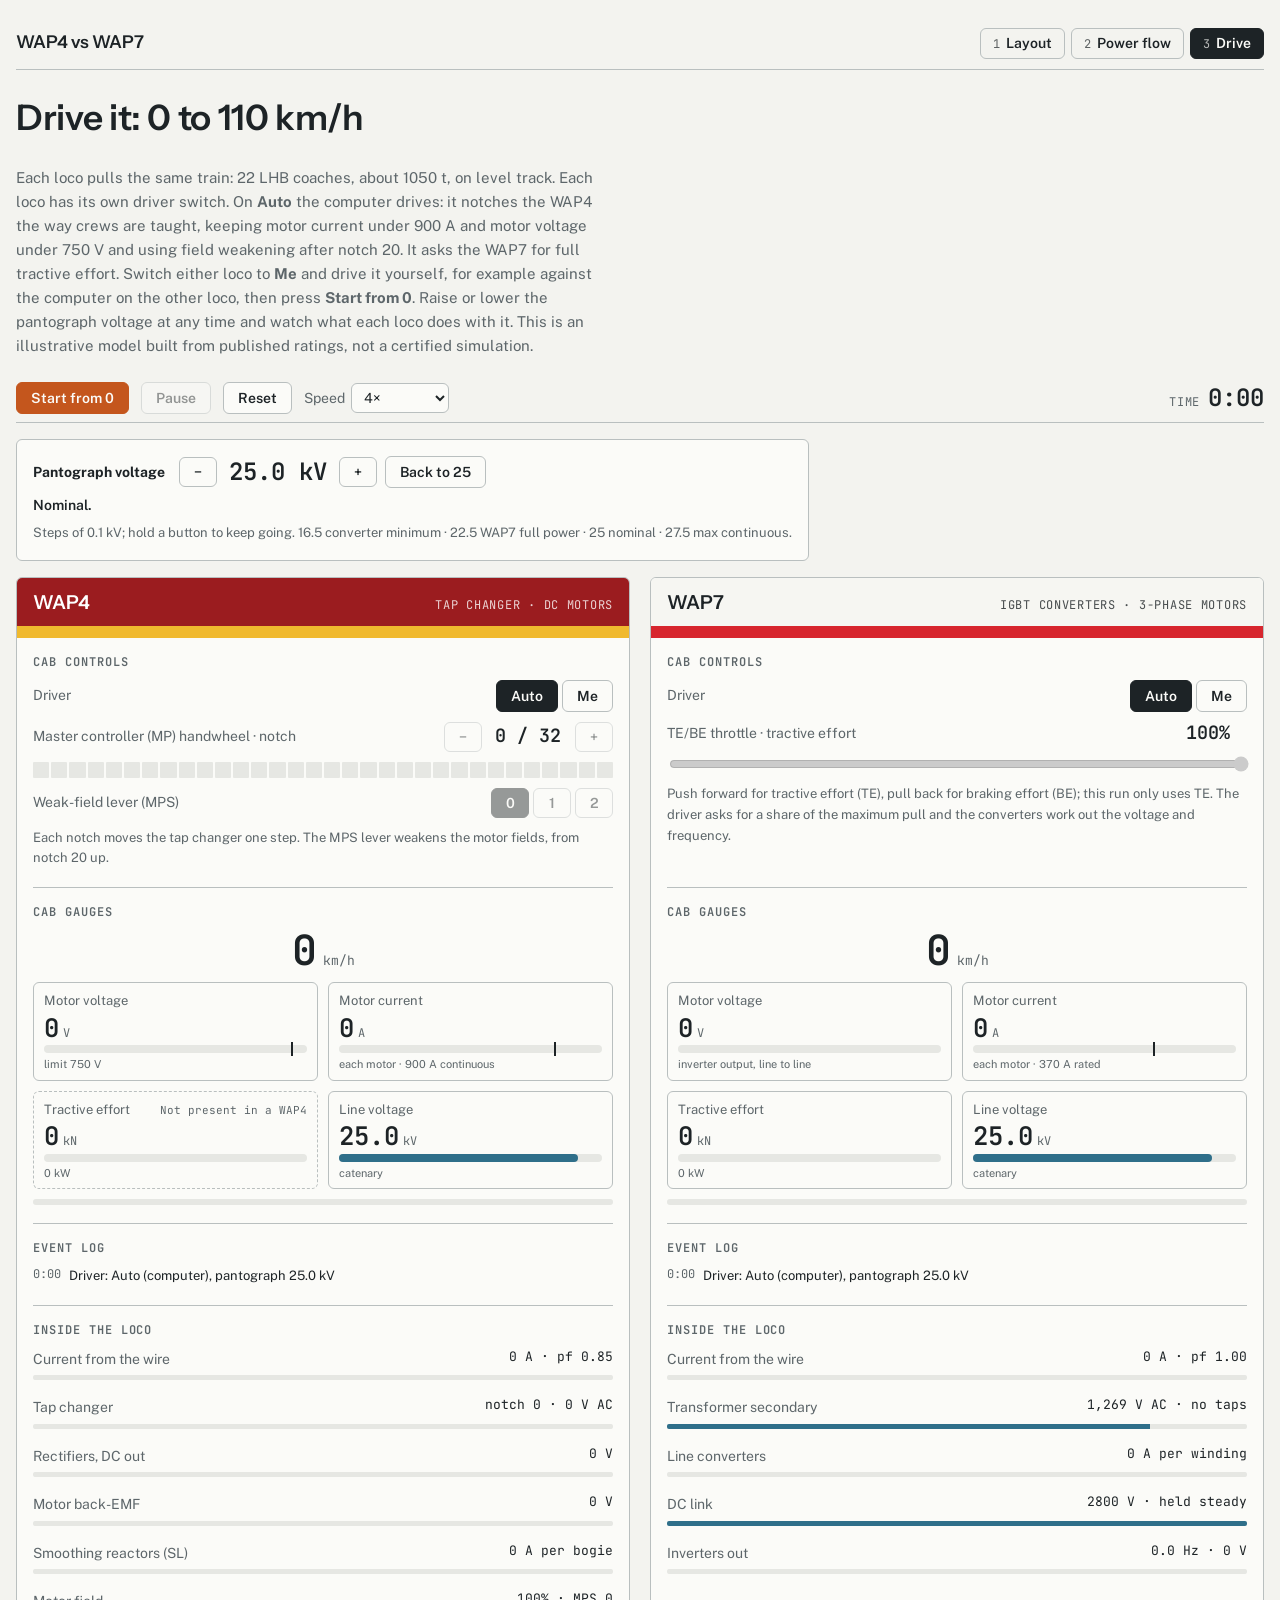
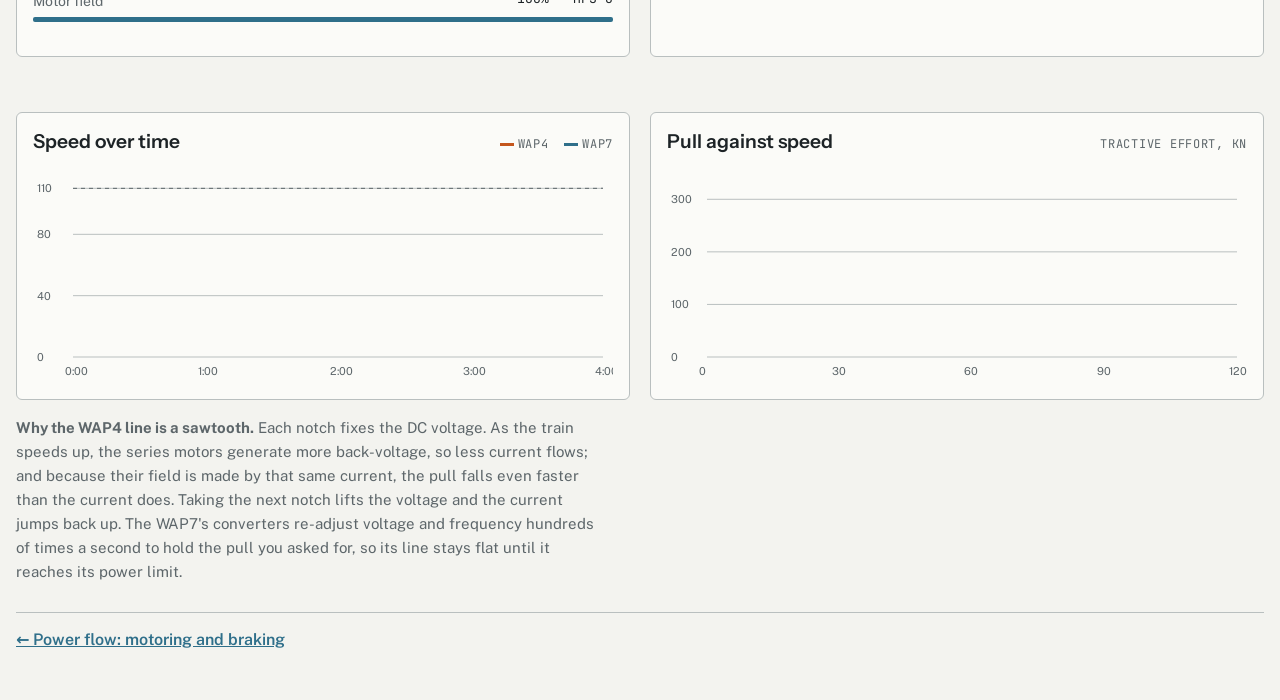
==== drive.html @ fe1e8997 "Initial commit: WAP4 vs WAP7 electric traction explainer Static three-page site comparing the WAP4 (" ====
<!doctype html>
<html lang="en">
<head>
<meta charset="utf-8">
<meta name="viewport" content="width=device-width, initial-scale=1, viewport-fit=cover">
<meta name="description" content="Drive a WAP4 and an IGBT WAP7 side by side from 0 to 110 km/h and watch what the tap changer and the converters do with line voltage.">
<style>:root{color-scheme:light}body{margin:0}img{max-width:100%}[hidden]{display:none!important}</style>
<title>WAP4 vs WAP7 Driving Simulator</title>
<link rel="preconnect" href="https://fonts.googleapis.com">
<link rel="stylesheet" href="https://fonts.googleapis.com/css2?family=Instrument+Sans:wght@500;600&family=Public+Sans:wght@400;600&family=JetBrains+Mono:wght@400;600&display=swap">
<link rel="stylesheet" href="style.css">
</head>
<body>
<div class="wrap">
  <nav class="site" aria-label="Pages">
    <a class="brand" href="./">WAP4 vs WAP7</a>
    <div class="tabs">
      <a href="./"><span>1</span>Layout</a>
      <a href="power.html"><span>2</span>Power flow</a>
      <a href="drive.html" aria-current="page"><span>3</span>Drive</a>
    </div>
  </nav>
  <header>
    <h1>Drive it: 0 to 110 km/h</h1>
  </header>

  <section class="sim" id="sim">
    <p class="cap">Each loco pulls the same train: 22 LHB coaches, about 1050 t, on level track. Each loco has its own driver switch. On <b>Auto</b> the computer drives: it notches the WAP4 the way crews are taught, keeping motor current under 900 A and motor voltage under 750 V and using field weakening after notch 20. It asks the WAP7 for full tractive effort. Switch either loco to <b>Me</b> and drive it yourself, for example against the computer on the other loco, then press <b>Start from 0</b>. Raise or lower the pantograph voltage at any time and watch what each loco does with it. This is an illustrative model built from published ratings, not a certified simulation.</p>

    <div class="simbar">
      <button type="button" class="btn primary" id="simrun">Start from 0</button>
      <button type="button" class="btn" id="simpause">Pause</button>
      <button type="button" class="btn" id="simreset">Reset</button>
      <label class="inl" for="tscale">Speed
        <select id="tscale"><option value="1">Real time</option><option value="4" selected>4×</option><option value="10">10×</option><option value="20">20×</option></select></label>
      <div class="clock"><span>Time</span><output id="clock" aria-live="off">0:00</output></div>
    </div>

    <div class="ohe card">
      <div class="ohectl">
        <b class="lbl">Pantograph voltage</b>
        <button type="button" class="btn sq" id="ohedn" aria-label="Lower line voltage by 0.1 kV">−</button>
        <output id="oheout" class="ohev" aria-live="polite">25.0 kV</output>
        <button type="button" class="btn sq" id="oheup" aria-label="Raise line voltage by 0.1 kV">+</button>
        <button type="button" class="btn" id="ohenom">Back to 25</button>
      </div>
      <div class="ohezone" id="ohezone"></div>
      <p class="hintsm">Steps of 0.1 kV; hold a button to keep going. 16.5 converter minimum · 22.5 WAP7 full power · 25 nominal · 27.5 max continuous.</p>
    </div>

    <div class="simgrid">
      <div class="card loco liv4" id="L4">
        <header class="livhead"><h2>WAP4</h2><span class="note">tap changer · DC motors</span></header>
        <section class="sect" aria-label="WAP4 cab controls">
          <div class="secthead">Cab controls</div>
          <div class="ctlrow"><span class="lbl">Driver</span>
            <span class="seg2" role="group" aria-label="WAP4 driver"><button type="button" class="btn" data-drv="w4" data-v="auto">Auto</button><button type="button" class="btn" data-drv="w4" data-v="me">Me</button></span></div>
          <div class="ctlrow"><span class="lbl">Master controller (MP) handwheel · notch</span>
            <span class="stepper"><button type="button" class="btn sq" id="n4dn" aria-label="Notch down">−</button>
            <output id="n4out" class="big">0 / 32</output>
            <button type="button" class="btn sq" id="n4up" aria-label="Notch up">+</button></span></div>
          <div class="ladder" id="ladder" aria-hidden="true"></div>
          <div class="ctlrow"><span class="lbl">Weak-field lever (MPS)</span>
            <span class="seg2" role="group" aria-label="Weak-field lever position">
              <button type="button" class="btn sq" data-mps="0">0</button><button type="button" class="btn sq" data-mps="1">1</button><button type="button" class="btn sq" data-mps="2">2</button></span></div>
          <p class="hintsm">Each notch moves the tap changer one step. The MPS lever weakens the motor fields, from notch 20 up.</p>
        </section>
        <section class="sect" aria-label="WAP4 cab gauges">
          <div class="secthead">Cab gauges</div>
          <div class="speedo"><span id="v4">0</span><small>km/h</small></div>
          <div class="gauges" id="g4"></div>
          <div class="flowbar" id="fb4" aria-hidden="true"></div>
          <div class="warn" id="w4" role="status"></div>
        </section>
        <section class="sect" aria-label="WAP4 event log">
          <div class="secthead">Event log</div>
          <ul class="log" id="log4"></ul>
        </section>
        <section class="sect" aria-label="Inside the WAP4">
          <div class="secthead">Inside the loco</div>
          <div class="rows" id="r4"></div>
        </section>
      </div>
      <div class="card loco liv7" id="L7">
        <header class="livhead"><h2>WAP7</h2><span class="note">IGBT converters · 3-phase motors</span></header>
        <section class="sect" aria-label="WAP7 cab controls">
          <div class="secthead">Cab controls</div>
          <div class="ctlrow"><span class="lbl">Driver</span>
            <span class="seg2" role="group" aria-label="WAP7 driver"><button type="button" class="btn" data-drv="w7" data-v="auto">Auto</button><button type="button" class="btn" data-drv="w7" data-v="me">Me</button></span></div>
          <div class="ctlrow"><label class="lbl" for="te7">TE/BE throttle · tractive effort</label><output id="te7out" class="big">100%</output></div>
          <input type="range" id="te7" min="0" max="100" step="5" value="100">
          <p class="hintsm">Push forward for tractive effort (TE), pull back for braking effort (BE); this run only uses TE. The driver asks for a share of the maximum pull and the converters work out the voltage and frequency.</p>
        </section>
        <section class="sect" aria-label="WAP7 cab gauges">
          <div class="secthead">Cab gauges</div>
          <div class="speedo"><span id="v7">0</span><small>km/h</small></div>
          <div class="gauges" id="g7"></div>
          <div class="flowbar" id="fb7" aria-hidden="true"></div>
          <div class="warn" id="w7" role="status"></div>
        </section>
        <section class="sect" aria-label="WAP7 event log">
          <div class="secthead">Event log</div>
          <ul class="log" id="log7"></ul>
        </section>
        <section class="sect" aria-label="Inside the WAP7">
          <div class="secthead">Inside the loco</div>
          <div class="rows" id="r7"></div>
        </section>
      </div>
    </div>

    <div class="result" id="result" role="status"></div>

    <div class="charts">
      <figure><figcaption><h2>Speed over time</h2><span class="note"><i class="key k4"></i>WAP4 <i class="key k7"></i>WAP7</span></figcaption><canvas id="ch1" height="220" aria-label="Speed against time for both locomotives"></canvas></figure>
      <figure><figcaption><h2>Pull against speed</h2><span class="note">tractive effort, kN</span></figcaption><canvas id="ch2" height="220" aria-label="Tractive effort against speed for both locomotives"></canvas></figure>
    </div>
    <p class="cap"><b>Why the WAP4 line is a sawtooth.</b> Each notch fixes the DC voltage. As the train speeds up, the series motors generate more back-voltage, so less current flows; and because their field is made by that same current, the pull falls even faster than the current does. Taking the next notch lifts the voltage and the current jumps back up. The WAP7's converters re-adjust voltage and frequency hundreds of times a second to hold the pull you asked for, so its line stays flat until it reaches its power limit.</p>
  </section>

  <nav class="pager" aria-label="Other pages"><a href="power.html">← Power flow: motoring and braking</a><span></span></nav>
</div>

<script>
(()=>{
const $=id=>document.getElementById(id);
const G=9.81,TRAIL=1050,M4=112.8,M7=123;
const ALPHA=[1,0.78,0.6],C4=15.9,R4=0.12,RM=0.04,ADH4=0.25*M4*G,TEMAX7=322,PMAX7=4500;
let lineV=25;
const res=(v,M)=>M*G*(1.2+0.01*v+0.00025*v*v)/1000;
const phi=I=>I/(I+300);
let S;
function init(){
  S={t:0,running:false,V:lineV,trace:[],lastTrace:-1,
    w4:{v:0,x:0,TE:0,n:0,mps:0,trip:false,lastAct:0,done:null,r:null,slip:false},
    w7:{v:0,x:0,TE:0,done:null,low:false,cp:false}};
  for(const id of ["log4","log7"])$(id).innerHTML="";
  $("result").textContent="";
  if(isAuto("w7"))teLogged=100;
  for(const k of ["w4","w7"])log(k==="w4"?"log4":"log7",`Driver: ${isAuto(k)?"Auto (computer)":"Me (you)"}, pantograph ${lineV.toFixed(1)} kV`);
}
function log(which,msg){
  const ul=$(which),li=document.createElement("li");
  li.innerHTML=`<span>${fmtT(S.t)}</span>${msg}`;ul.prepend(li);
  while(ul.children.length>8)ul.lastChild.remove();
}
const fmtT=t=>`${Math.floor(t/60)}:${String(Math.floor(t%60)).padStart(2,"0")}`;
const drv={w4:"auto",w7:"auto"};
const isAuto=k=>drv[k]==="auto";

function solve4(n,mps,v,V){
  const Vsec=1000*(n/32)*(V/22.5),U0=0.9*Vsec,a=ALPHA[mps];
  if(n===0)return{I:0,U0:0,Vsec:0,Um:0,TE:0};
  const f=I=>U0-R4*I-C4*v*a*phi(I);
  let lo=0,hi=8000;
  for(let k=0;k<40;k++){const m=(lo+hi)/2;f(m)>0?lo=m:hi=m}
  const I=lo,E=C4*v*a*phi(I);
  return{I,U0,Vsec,E,Um:E+RM*I,TE:6*0.94*C4*a*phi(I)*I*3.6/1000};
}
function step4(dt){
  const w=S.w4,M=M4+TRAIL;
  if(w.done&&isAuto("w4")){w.v=110;w.x+=110/3.6*dt;w.r=solve4(w.n,w.mps,110,S.V);w.TE=res(110,M);return}
  if(isAuto("w4")&&!w.trip&&S.t-w.lastAct>=1){
    const cur=solve4(w.n,w.mps,w.v,S.V);
    if(cur.Um>750&&w.n>0){w.n--;w.lastAct=S.t;log("log4",`Notch back to ${w.n}: motor voltage over 750 V`)}
    else{
      const up=w.n<32?solve4(w.n+1,w.mps,w.v,S.V):null;
      if(up&&up.I<=900&&up.Um<=750){w.n++;w.lastAct=S.t;if(w.n===1||w.n%4===0)log("log4",`Notch ${w.n}: tap changer steps up, ${Math.round(up.U0)} V DC`)}
      else if(w.n>=20&&w.mps<2){
        const fw=solve4(w.n,w.mps+1,w.v,S.V);
        if(fw.I<=900&&fw.Um<=750){w.mps++;w.lastAct=S.t;log("log4",`MPS ${w.mps}: field weakened to ${ALPHA[w.mps]*100}%, voltage drops, current rises`)}
      }
    }
  }
  let r=solve4(w.n,w.mps,w.v,S.V);
  if(!w.trip&&r.I>1000){w.trip=true;log("log4","Overload relay tripped: DJ opens. Notch back to 0 to reset.")}
  if(w.trip){if(w.n===0){w.trip=false;log("log4","DJ closed again")}else r={I:0,U0:0,Vsec:0,Um:0,TE:0}}
  w.slip=r.TE>ADH4;
  const TE=Math.min(r.TE,ADH4*0.95);
  w.r=r;w.TE=TE;
  const a=(TE-res(w.v,M))/(M*1.06);
  w.v=Math.max(0,w.v+a*dt*3.6);w.x+=w.v/3.6*dt;
  if(!w.done&&w.v>=110){w.done={t:S.t,x:w.x};log("log4","Reached 110 km/h")}
}
function step7(dt){
  const w=S.w7,M=M7+TRAIL,V=S.V;
  const dem=isAuto("w7")?1:+$("te7").value/100;
  const low=V<16.5;
  if(low!==w.low){w.low=low;log("log7",low?"Line below converter minimum: traction cut":"Line voltage back in range: traction restored")}
  if(w.done&&isAuto("w7")){w.v=110;w.x+=110/3.6*dt;w.TE=res(110,M);w.dem=w.TE/Math.min(TEMAX7,PMAX7*Math.min(1,V/22.5)/(110/3.6));return}
  const P=PMAX7*Math.min(1,V/22.5),vms=w.v/3.6;
  const cap=Math.min(TEMAX7,vms>0.01?P/vms:TEMAX7);
  const cp=vms>0.01&&P/vms<TEMAX7;
  if(cp&&!w.cp&&dem>0.5)log("log7",`Constant-power region from ${Math.round(w.v)} km/h: pull now falls with speed`);
  w.cp=cp;
  w.TE=low?0:dem*cap;w.dem=dem;
  const a=(w.TE-res(w.v,M))/(M*1.06);
  w.v=Math.max(0,w.v+a*dt*3.6);w.x+=w.v/3.6*dt;
  if(!w.done&&w.v>=110){w.done={t:S.t,x:w.x};log("log7","Reached 110 km/h")}
}
function d7(){
  const w=S.w7,V=S.V,vms=w.v/3.6,TE=w.TE;
  const Pm=TE*vms,Pl=Pm/0.92;
  const rps=vms/(Math.PI*1.092)*3.6,slip=TE>1?0.4+1.2*TE/TEMAX7:0;
  const f=w.v>0.05||TE>1?2*rps+slip:0;
  const Vout=TE>1||w.v>0.5?2180*Math.min(1,Math.max(f,1)/40):0;
  const It=TE>1?80+290*TE/TEMAX7:0,Ip=Vout>0?(Pm/6/0.94*1000)/(1.732*Vout*0.86):0;
  return{Pm,Iprim:Pl/V,Vsec:1269*V/25,Iw:Pl/4/(1.269*V/25),dc:V<16.5?0:2800,f,Vout,Im:Math.max(It,Ip),TE};
}

const R4rows=[["wire","Current from the wire"],["tap","Tap changer"],["rect","Rectifiers, DC out"],["emf","Motor back-EMF"],["sl","Smoothing reactors (SL)"],["fld","Motor field"]];
const R7rows=[["wire","Current from the wire"],["tr","Transformer secondary"],["lc","Line converters"],["dc","DC link"],["inv","Inverters out"]];
const G4=[["mv","Motor voltage","V",800,750],["ma","Motor current","A",1100,900],["te","Tractive effort","kN",330,null,"Not present in a WAP4"],["kv","Line voltage","kV",27.5,null]];
const G7=[["mv","Motor voltage","V",2400,null],["ma","Motor current","A",540,370],["te","Tractive effort","kN",330,null],["kv","Line voltage","kV",27.5,null]];
function mkGauges(id,list){
  $(id).innerHTML=list.map(([k,l,u,max,lim,absent])=>`<div class="gauge${absent?" absent":""}"><div class="gl">${l}${absent?`<span class="gnote">${absent}</span>`:""}</div><div class="gv"><span id="${id}-${k}">0</span><small>${u}</small></div><div class="gb"><i id="${id}-${k}-b"></i>${lim?`<b style="left:${lim/max*100}%" title="limit"></b>`:""}</div><div class="gs" id="${id}-${k}-s"></div></div>`).join("");
  $(id).dataset.max=JSON.stringify(Object.fromEntries(list.map(g=>[g[0],g[3]])));
}
function setGauge(id,k,val,sub,state){
  const max=JSON.parse($(id).dataset.max)[k];
  $(`${id}-${k}`).textContent=k==="kv"?val.toFixed(1):r0(val);
  $(`${id}-${k}-s`).textContent=sub||"";
  const b=$(`${id}-${k}-b`);b.style.width=Math.max(0,Math.min(1,val/max))*100+"%";
  b.className=state||"";$(`${id}-${k}`).parentElement.className="gv"+(state?" "+state:"");
}
function mkRows(id,rows){
  $(id).innerHTML=rows.map(([k,l])=>`<div class="row"><div class="rl">${l}</div><div class="rv" id="${id}-${k}">–</div><div class="m"><i id="${id}-${k}-m"></i></div></div>`).join("");
}
function setRow(id,k,txt,frac,bad,warn){
  $(`${id}-${k}`).textContent=txt;
  const m=$(`${id}-${k}-m`);m.style.width=Math.max(0,Math.min(1,frac))*100+"%";
  m.className=bad?"bad":warn?"warnm":"";
}
const r0=n=>Math.round(n).toLocaleString("en-IN");
function render(){
  $("clock").textContent=fmtT(S.t);
  const sp=$("simpause");sp.textContent=S.running||S.t===0?"Pause":"Resume";sp.disabled=!S.running&&S.t===0;
  const w=S.w4,r=w.r||{I:0,U0:0,Vsec:0,Um:0,TE:0},V=S.V;
  $("v4").textContent=r0(w.v);$("n4out").textContent=`${w.n} / 32`;
  [...$("ladder").children].forEach((c,i)=>c.classList.toggle("on",i<w.n));
  for(const b of document.querySelectorAll("[data-mps]"))b.setAttribute("aria-pressed",String(+b.dataset.mps===w.mps));
  const P4=6*r.Um*r.I/1000;
  setRow("r4","wire",`${r0(P4/0.97/V/0.85)} A · pf 0.85`,P4/0.97/V/0.85/260);
  setRow("r4","tap",`notch ${w.n} · ${r0(r.Vsec)} V AC`,w.n/32);
  setRow("r4","rect",`${r0(r.U0)} V`,r.U0/1100);
  setRow("r4","emf",r.E?`${r0(r.E)} V · gap ${r0(r.U0-r.E)} V`:"0 V",(r.E||0)/1100);
  setRow("r4","sl",`${r0(3*r.I)} A per bogie`,3*r.I/3000);
  setRow("r4","fld",`${ALPHA[w.mps]*100}% · MPS ${w.mps}`,ALPHA[w.mps]);
  setGauge("g4","mv",r.Um,"limit 750 V",r.Um>750?"bad":r.Um>720?"warnm":"");
  setGauge("g4","ma",r.I,"each motor · 900 A continuous",r.I>1000?"bad":r.I>900?"warnm":"");
  setGauge("g4","te",w.TE,`${r0(P4)} kW`,w.slip?"bad":"");
  setGauge("g4","kv",V,"catenary");
  $("w4").textContent=w.trip?"Overload relay tripped: DJ open. Notch back to 0.":w.slip?"Wheel slip: pull above adhesion limit.":r.Um>750?"Motor voltage above 750 V: notch back or use MPS.":"";
  const d=d7(),w7=S.w7;
  $("v7").textContent=r0(w7.v);
  if(isAuto("w7")){$("te7").value=Math.round((w7.dem??1)*100);if(+$("te7").value!==teLogged)logTe()}
  $("te7out").textContent=`${Math.round((w7.dem??(+$("te7").value/100))*100)}%`;
  setRow("r7","wire",`${r0(d.Iprim)} A · pf 1.00`,d.Iprim/260);
  setRow("r7","tr",`${r0(d.Vsec)} V AC · no taps`,d.Vsec/1523);
  setRow("r7","lc",`${r0(d.Iw)} A per winding`,d.Iw/1142);
  setRow("r7","dc",d.dc?"2800 V · held steady":"0 V · tripped",d.dc/2800,!d.dc);
  setRow("r7","inv",`${d.f.toFixed(1)} Hz · ${r0(d.Vout)} V`,d.f/175);
  setGauge("g7","mv",d.Vout,"inverter output, line to line");
  setGauge("g7","te",d.TE,`${r0(d.Pm)} kW`);
  setGauge("g7","ma",d.Im,"each motor · 370 A rated",d.Im>540?"bad":d.Im>370?"warnm":"");
  setGauge("g7","kv",V,V<22.5?"below full-power range":"catenary",V<16.5?"bad":V<22.5?"warnm":"");
  $("w7").textContent=w7.low?"Line below 16.5 kV: converters cannot regulate, traction cut.":V<22.5&&w7.TE>0?`Line at ${V.toFixed(1)} kV: power limited to ${Math.round(100*V/22.5)}%, DC link still 2800 V.`:"";
  for(const [id,p] of [["fb4",P4],["fb7",d.Pm]]){const fb=$(id);fb.style.setProperty("--dur",p>50?Math.max(0.25,2.4-p/2200)+"s":"0s");fb.classList.toggle("live",p>50&&S.running)}
  for(const b of [$("n4up"),$("n4dn"),...document.querySelectorAll("[data-mps]")])b.disabled=isAuto("w4");
  $("te7").disabled=isAuto("w7");
  for(const b of document.querySelectorAll("[data-drv]"))b.setAttribute("aria-pressed",String(drv[b.dataset.drv]===b.dataset.v));
  draw();
}
function tokens(){const cs=getComputedStyle(document.documentElement);return k=>cs.getPropertyValue(k).trim()}
function canvasFit(c){const dpr=window.devicePixelRatio||1,w=c.clientWidth,h=220;if(c.width!==Math.round(w*dpr)){c.width=Math.round(w*dpr);c.height=Math.round(h*dpr)}const x=c.getContext("2d");x.setTransform(dpr,0,0,dpr,0,0);return{x,w,h}}
function axes(x,w,h,T,xmax,ymax,xt,yt,xl,yl){
  const L=40,B=26,Tp=10,R=10;x.clearRect(0,0,w,h);x.font="11px "+T("--body");x.fillStyle=T("--muted");x.strokeStyle=T("--line");x.lineWidth=1;
  const X=v=>L+(w-L-R)*v/xmax,Y=v=>h-B-(h-B-Tp)*v/ymax;
  for(const v of yt){x.beginPath();x.moveTo(L,Y(v));x.lineTo(w-R,Y(v));x.stroke();x.fillText(v,4,Y(v)+4)}
  for(const v of xt){x.fillText(xl(v),X(v)-8,h-8)}
  return{X,Y};
}
function draw(){
  const T=tokens();
  let {x,w,h}=canvasFit($("ch1"));
  const tmax=Math.max(240,Math.ceil(S.t/60)*60);
  const xt=[];for(let v=0;v<=tmax;v+=tmax>360?120:60)xt.push(v);
  let A=axes(x,w,h,T,tmax,120,xt,[0,40,80,110],v=>fmtT(v));
  x.setLineDash([4,4]);x.strokeStyle=T("--muted");x.beginPath();x.moveTo(A.X(0),A.Y(110));x.lineTo(A.X(tmax),A.Y(110));x.stroke();x.setLineDash([]);
  for(const [k,c] of [["v4","--power"],["v7","--aux"]]){x.strokeStyle=T(c);x.lineWidth=2.5;x.beginPath();S.trace.forEach((p,i)=>{const px=A.X(p.t),py=A.Y(p[k]);i?x.lineTo(px,py):x.moveTo(px,py)});x.stroke()}
  ({x,w,h}=canvasFit($("ch2")));
  A=axes(x,w,h,T,120,350,[0,30,60,90,120],[0,100,200,300],v=>String(v));
  for(const [kv,kt,c] of [["v4","te4","--power"],["v7","te7","--aux"]]){x.strokeStyle=T(c);x.lineWidth=2.5;x.beginPath();S.trace.forEach((p,i)=>{const px=A.X(p[kv]),py=A.Y(p[kt]);i?x.lineTo(px,py):x.moveTo(px,py)});x.stroke()}
}
let last=null;
function frame(ts){
  if(!S.running){last=null;return}
  const dtr=last==null?0:Math.min(0.1,(ts-last)/1000);last=ts;
  let sim=dtr*+$("tscale").value;
  while(sim>1e-6){const dt=Math.min(0.05,sim);sim-=dt;S.t+=dt;step4(dt);step7(dt);
    if(S.t-S.lastTrace>=0.5){S.lastTrace=S.t;S.trace.push({t:S.t,v4:S.w4.v,v7:S.w7.v,te4:S.w4.TE,te7:S.w7.TE})}}
  if(S.w4.done&&S.w7.done&&isAuto("w4")&&isAuto("w7")&&S.t>Math.max(S.w4.done.t,S.w7.done.t)+10){S.running=false;$("simpause").textContent="Resume"}
  const parts=[];
  for(const [n,w] of [["WAP7",S.w7],["WAP4",S.w4]])if(w.done)parts.push(`${n} reached 110 km/h in ${fmtT(w.done.t)} over ${(w.done.x/1000).toFixed(1)} km.`);
  $("result").textContent=parts.join(" ");
  render();
  if(S.running)requestAnimationFrame(frame);
}
function start(){if(!S.running){S.running=true;$("simpause").textContent="Pause";requestAnimationFrame(frame)}}
$("ladder").innerHTML=Array.from({length:32},()=>"<i></i>").join("");
mkRows("r4",R4rows);mkRows("r7",R7rows);mkGauges("g4",G4);mkGauges("g7",G7);
$("simrun").onclick=()=>{init();start()};
$("simpause").onclick=()=>{if(S.running){S.running=false;$("simpause").textContent="Resume";render()}else start()};
$("simreset").onclick=()=>{S.running=false;init();render()};
function zone(V){return V<=16.5?"Converter minimum: the WAP7 is about to lose traction.":V<22.5?`Sagging: WAP7 power capped at ${Math.round(100*V/22.5)}%. WAP4 DC output down ${Math.round(100*(1-V/25))}% on the same notch.`:V<25?`A little low: WAP7 still at full power. WAP4 DC output down ${Math.round(100*(1-V/25))}% on the same notch.`:V===25?"Nominal.":`Above nominal: WAP4 DC output up ${Math.round(100*(V/25-1))}% on the same notch.`}
// Log a control change once it settles, so a held button or a dragged slider gives one entry.
const settle=(key,fn)=>{clearTimeout(settle[key]);settle[key]=setTimeout(fn,700)};
let vLogged=lineV,teLogged=+$("te7").value;
// the slider moves in 5% steps, so the auto-driver logs once per step it actually moves
function logTe(){
  const v=+$("te7").value;if(v===teLogged)return;
  const auto=isAuto("w7");
  log("log7",`${auto?"Auto-driver: ":""}TE/BE throttle ${teLogged}% → ${v}% tractive effort${auto&&S.w7.done?", to hold 110 km/h":""}`);teLogged=v;
}
function logV(){
  const a=vLogged,b=lineV;if(a===b)return;vLogged=b;
  const pct=Math.round(100*Math.abs(b/a-1)),head=`Pantograph ${a.toFixed(1)} → ${b.toFixed(1)} kV`;
  log("log4",`${head}: DC output ${b>a?"up":"down"} ${pct}% on the same notch`);
  log("log7",`${head}: `+(b<16.5?"traction cut":b<22.5?`power capped at ${Math.round(100*b/22.5)}%, DC link still 2800 V`:"full power, DC link still 2800 V"));
}
function setV(v){
  v=Math.round(Math.min(27.5,Math.max(16.5,v))*10)/10;if(v===lineV)return;
  lineV=v;S.V=v;$("oheout").textContent=v.toFixed(1)+" kV";$("ohezone").textContent=zone(v);
  $("ohedn").disabled=v<=16.5;$("oheup").disabled=v>=27.5;
  settle("v",logV);
  render();
}
for(const [id,d] of [["ohedn",-0.1],["oheup",0.1]]){
  const b=$(id);let t=null;const stop=()=>{clearTimeout(t);clearInterval(t);t=null};
  b.addEventListener("pointerdown",e=>{if(e.button)return;setV(lineV+d);stop();t=setTimeout(()=>{t=setInterval(()=>{if(b.disabled)return stop();setV(lineV+d)},60)},400)});
  for(const ev of ["pointerup","pointerleave","pointercancel","blur"])b.addEventListener(ev,stop);
  b.addEventListener("click",e=>{if(e.detail===0)setV(lineV+d)});
}
$("ohenom").onclick=()=>setV(25);
$("ohezone").textContent=zone(lineV);
$("n4up").onclick=()=>{if(S.w4.n<32){S.w4.n++;log("log4",`Notch ${S.w4.n}`)}if(!S.running)start();render()};
$("n4dn").onclick=()=>{if(S.w4.n>0){S.w4.n--;log("log4",`Notch ${S.w4.n}`)}render()};
for(const b of document.querySelectorAll("[data-mps]"))b.onclick=()=>{const m=+b.dataset.mps;if(m>0&&S.w4.n<20){$("w4").textContent="The MPS lever is only used from notch 20 up.";return}S.w4.mps=m;log("log4",`MPS ${m}: field ${ALPHA[m]*100}%`);render()};
$("te7").oninput=()=>{S.w7.dem=+$("te7").value/100;if(!S.running&&S.w7.dem>0)start();render();
  settle("te",logTe)};
for(const b of document.querySelectorAll("[data-drv]"))b.onclick=()=>{
  const k=b.dataset.drv,v=b.dataset.v;if(drv[k]===v)return;drv[k]=v;
  if(k==="w7"&&v==="me"){S.w7.dem=+$("te7").value/100;teLogged=+$("te7").value}
  // a person can't keep up at 10x, so drop to real time when someone takes over
  if(v==="me"&&+$("tscale").value>1)$("tscale").value="1";
  log(k==="w4"?"log4":"log7",v==="me"?"Driver switched to Me: you are driving":"Driver switched to Auto: the computer is driving");render()};
addEventListener("resize",()=>draw());
init();render();
})();
</script>
</body>
</html>
---- style.css ----
/* Shared by all three pages. Colour and font tokens on :root with a dark-mode override; a wide wrap so the two locos sit side by side on desktop, stacking on phones. */
:root{
  --bg:#f3f3ef; --paper:#fbfbf8; --ink:#1d2326; --muted:#5d666a; --line:#b9bfbf;
  --power:#c4561d; --power-bg:#f6e2d6;
  --aux:#2f6f8a; --aux-bg:#dcebf1;
  --ctrl:#5d4f9a; --ctrl-bg:#e5e1f4;
  --air:#4f7a3a; --air-bg:#e2eedb;
  --cool:#7a6a2c; --cool-bg:#f0ead2;
  --hotel:#9a3f7a; --hotel-bg:#f3e1ec;
  --grey-bg:#e6e7e3;
  --display:"Instrument Sans",system-ui,sans-serif;
  --body:"Public Sans",system-ui,sans-serif;
  --mono:"JetBrains Mono",ui-monospace,monospace;
  /* Liveries: WAP4 red with a yellow band, WAP7 white with a red stripe. Same in both themes. */
  --wap4-body:#9b1c1f; --wap4-band:#f0b92e; --wap4-ink:#fff;
  --wap7-body:#f6f6f2; --wap7-band:#d7262e; --wap7-ink:#1d2326;
}
@media (prefers-color-scheme:dark){:root:not([data-theme="light"]){
  --bg:#15191b; --paper:#1d2225; --ink:#e7eae9; --muted:#9aa4a7; --line:#3d4649;
  --power:#ef8a55; --power-bg:#3d2417; --aux:#6fb6d4; --aux-bg:#16313c;
  --ctrl:#a99be6; --ctrl-bg:#2a2545; --air:#8fc174; --air-bg:#1f3218; --cool:#d1bd6d; --cool-bg:#352f16; --hotel:#e08cc4; --hotel-bg:#3a1e31; --grey-bg:#262c2f; color-scheme:dark}}
:root[data-theme="dark"]{
  --bg:#15191b; --paper:#1d2225; --ink:#e7eae9; --muted:#9aa4a7; --line:#3d4649;
  --power:#ef8a55; --power-bg:#3d2417; --aux:#6fb6d4; --aux-bg:#16313c;
  --ctrl:#a99be6; --ctrl-bg:#2a2545; --air:#8fc174; --air-bg:#1f3218; --cool:#d1bd6d; --cool-bg:#352f16; --hotel:#e08cc4; --hotel-bg:#3a1e31; --grey-bg:#262c2f; color-scheme:dark}
body{background:var(--bg);color:var(--ink);font:16px/1.6 var(--body);padding-inline:16px;padding-block:28px 48px}
.wrap{max-width:1280px;margin:0 auto;display:grid;gap:28px}
.site{display:flex;flex-wrap:wrap;align-items:baseline;justify-content:space-between;gap:8px 20px;padding-bottom:10px;border-bottom:1px solid var(--line)}
.site .brand{font:600 1.1rem/1 var(--display);color:var(--ink);text-decoration:none}
.tabs{display:flex;flex-wrap:wrap;gap:6px}
.tabs a{font:600 14px var(--body);color:var(--ink);text-decoration:none;padding:6px 12px;border:1.5px solid var(--line);border-radius:6px}
.tabs a:hover{border-color:var(--ink)}
.tabs a[aria-current="page"]{background:var(--ink);border-color:var(--ink);color:var(--paper)}
.tabs a span{font:12px var(--mono);opacity:.7;margin-right:6px}
.pager{display:flex;justify-content:space-between;flex-wrap:wrap;gap:12px;padding-top:14px;border-top:1px solid var(--line);font-weight:600}
.layoutgrid{display:grid;grid-template-columns:minmax(0,1fr);gap:20px;align-items:start}
@media (min-width:680px){.layoutgrid{grid-template-columns:repeat(2,minmax(0,1fr))}}
h1{font:600 clamp(1.6rem,4vw,2.2rem)/1.15 var(--display);letter-spacing:-.01em;margin:0;text-wrap:balance}
h2{font:600 1.2rem/1.25 var(--display);margin:0;text-wrap:balance}
.lede{max-width:65ch;color:var(--muted);margin:10px 0 0}
.note{font:12px/1.5 var(--mono);color:var(--muted);text-transform:uppercase;letter-spacing:.06em}
.legend{display:flex;flex-wrap:wrap;gap:8px 16px;font-size:14px}
.legend span{display:inline-flex;align-items:center;gap:6px}
.sw{width:14px;height:14px;border-radius:3px;border:1.5px solid}
.legend .dash{border-style:dashed;background:transparent!important;border-color:var(--muted)}
.modebar{position:sticky;top:env(safe-area-inset-top,0px);z-index:5;background:var(--bg);padding-block:8px;display:flex;flex-wrap:wrap;align-items:center;gap:8px 14px;border-bottom:1px solid var(--line)}
.seg{display:inline-flex;border:1.5px solid var(--power);border-radius:6px;overflow:hidden}
.seg button{font:600 14px var(--body);background:transparent;color:var(--ink);border:0;padding:7px 14px;cursor:pointer}
.seg button+button{border-left:1.5px solid var(--power)}
.seg button[aria-pressed="true"]{background:var(--power);color:var(--paper)}
.seg button:focus-visible{outline:2px solid var(--ink);outline-offset:-4px}
.modehint{font-size:14px;color:var(--muted);min-width:0;flex:1 1 240px}
.chains{display:grid;grid-template-columns:repeat(auto-fit,minmax(300px,1fr));gap:20px}
figure,.card{margin:0;background:var(--paper);border:1px solid var(--line);border-radius:6px;padding:16px;display:grid;gap:10px;min-width:0}
figcaption{display:flex;justify-content:space-between;align-items:baseline;gap:8px;flex-wrap:wrap}
.plan{width:100%;height:auto;display:block;max-width:420px;margin:0 auto}
.blk{cursor:pointer;transition:opacity .25s}
.blk:focus{outline:none}
.blk:focus-visible rect,.blk.on rect{stroke-width:3}
.blk text,.part text{pointer-events:none}
.panel{background:var(--paper);border:1px solid var(--line);border-radius:6px;padding:18px 20px;display:grid;gap:8px;container-type:inline-size;min-width:0}
.panel .tag{font:12px var(--mono);text-transform:uppercase;letter-spacing:.06em}
.panel h3{font:600 1.3rem/1.2 var(--display);margin:0}
.panel p{margin:0;max-width:65ch}
.panel .vs{color:var(--muted);font-size:15px}
.cab{display:grid;grid-template-columns:minmax(0,380px) minmax(0,1fr);gap:20px;align-items:start;margin-top:10px;padding-top:14px;border-top:1px solid var(--line)}
@container (max-width:640px){.cab{grid-template-columns:minmax(0,1fr)}}
.cab svg{width:100%;height:auto;display:block;max-width:380px}
.part{cursor:pointer}
.part:focus{outline:none}
.part:focus-visible rect,.part.on rect{stroke-width:3}
.partinfo{display:grid;gap:6px;min-width:0}
.partinfo h4{font:600 1.1rem/1.2 var(--display);margin:0}
.scroll{overflow-x:auto;-webkit-overflow-scrolling:touch}
.side{display:block;min-width:720px;width:100%;height:auto}
.flow{fill:none;stroke:var(--power);stroke-width:3.5;stroke-dasharray:9 7;stroke-linecap:round;stroke-linejoin:round}
@media (prefers-reduced-motion:no-preference){.flow{animation:run 1.1s linear infinite}}
@keyframes run{to{stroke-dashoffset:-32}}
.chain{list-style:none;margin:0;padding:0;display:grid;gap:0}
.chain li{display:grid;gap:2px;padding:10px 12px;border:1.5px solid var(--power);background:var(--power-bg);border-radius:5px}
.chain li.off{border-color:var(--line);background:transparent;color:var(--muted)}
.chain li b{font-weight:600}
.chain li span{font-size:14px;color:var(--muted)}
.chain .arw{border:0;background:none;padding:2px 0;text-align:center;color:var(--power);font:700 18px/1 var(--mono)}
.cap{font-size:15px;color:var(--muted);max-width:65ch;margin:0}
.sources{display:grid;gap:12px}
.sources ul{margin:0;padding-left:20px;display:grid;gap:8px;max-width:75ch}
a{color:var(--aux)}
a:focus-visible{outline:2px solid var(--aux);outline-offset:2px}
code{font:14px var(--mono)}
.sim{display:grid;gap:16px}
.btn{font:600 14px var(--body);color:var(--ink);background:var(--paper);border:1.5px solid var(--line);border-radius:6px;padding:7px 14px;cursor:pointer}
.btn:hover:not(:disabled){border-color:var(--ink)}
.btn:focus-visible{outline:2px solid var(--aux);outline-offset:2px}
.btn:disabled{opacity:.45;cursor:not-allowed}
.btn.primary{background:var(--power);border-color:var(--power);color:var(--paper)}
.btn.sq{min-width:38px;padding:6px 10px}
.btn[aria-pressed="true"]{background:var(--ink);color:var(--paper);border-color:var(--ink)}
.simbar{display:flex;flex-wrap:wrap;gap:8px 12px;align-items:center;position:sticky;top:env(safe-area-inset-top,0px);z-index:5;background:var(--bg);padding-block:8px;border-bottom:1px solid var(--line)}
.clock{margin-left:auto;display:inline-flex;align-items:baseline;gap:8px;font:12px var(--mono);text-transform:uppercase;letter-spacing:.06em;color:var(--muted)}
.clock output{font:600 1.5rem/1 var(--mono);color:var(--ink);letter-spacing:0;font-variant-numeric:tabular-nums}
.gauge.absent{border-style:dashed}
.gauge.absent .gl{display:flex;justify-content:space-between;align-items:baseline;flex-wrap:wrap;gap:0 8px}
.gnote{font:11px var(--mono);color:var(--muted)}
.inl{display:inline-flex;align-items:center;gap:6px;font-size:14px;color:var(--muted)}
select{font:14px var(--body);padding:5px 8px;border-radius:6px;border:1.5px solid var(--line);background:var(--paper);color:var(--ink)}
input[type=range]{width:100%;accent-color:var(--power)}
.simgrid,.charts{display:grid;grid-template-columns:repeat(auto-fit,minmax(300px,1fr));gap:20px}
.ctrl{display:grid;gap:8px}
.ctlrow{display:flex;align-items:center;gap:8px;flex-wrap:wrap}
.lbl{font-size:14px;color:var(--muted);flex:1 1 auto}
output.big{font:600 1.15rem/1 var(--mono);font-variant-numeric:tabular-nums;min-width:4.2em;text-align:center}
.seg2{display:inline-flex;gap:4px}
.ladder{display:grid;grid-template-columns:repeat(32,1fr);gap:2px;height:16px}
.ladder i{background:var(--grey-bg);border-radius:1px}
.ladder i.on{background:var(--power)}
.hintsm{font-size:13px;color:var(--muted);margin:0}
.flowbar{height:6px;border-radius:3px;background:var(--grey-bg)}
.flowbar.live{background:repeating-linear-gradient(90deg,var(--power) 0 10px,transparent 10px 20px);background-size:20px 100%}
@media (prefers-reduced-motion:no-preference){.flowbar.live{animation:belt var(--dur) linear infinite}}
@keyframes belt{to{background-position:20px 0}}
.rows{display:grid;gap:16px}
.row{display:grid;grid-template-columns:minmax(0,1fr) auto;gap:5px 10px;font-size:14px}
.rl{color:var(--muted)}
.rv{font:13px var(--mono);font-variant-numeric:tabular-nums;text-align:right}
.row .m{grid-column:1/-1;height:5px;background:var(--grey-bg);border-radius:2px;overflow:hidden}
.row .m i{display:block;height:100%;background:var(--aux);width:0}
.row .m i.warnm{background:var(--cool)}
.row .m i.bad{background:var(--power)}
.warn{min-height:1.4em;font-size:14px;font-weight:600;color:var(--power)}
.log{list-style:none;margin:0;padding:0;display:grid;gap:4px;font-size:13px;min-height:5em}
.log li{display:flex;gap:8px}
.log li span{font:12px var(--mono);color:var(--muted);flex:none}
.result{font-weight:600;min-height:1.4em}
canvas{width:100%;height:220px;display:block}
.key{display:inline-block;width:14px;height:3px;vertical-align:middle;margin:0 4px 0 8px}
.k4{background:var(--power)}.k7{background:var(--aux)}
.gauges{display:grid;grid-template-columns:repeat(2,minmax(0,1fr));gap:10px}
.gauge{border:1px solid var(--line);border-radius:6px;padding:8px 10px;display:grid;gap:4px;min-width:0}
.gl{font-size:13px;color:var(--muted)}
.gv{font:600 1.6rem/1 var(--mono);font-variant-numeric:tabular-nums}
.gv small{font:12px var(--mono);color:var(--muted);margin-left:4px}
.gv.warnm{color:var(--cool)}.gv.bad{color:var(--power)}
.gb{position:relative;height:8px;background:var(--grey-bg);border-radius:4px}
.gb i{display:block;height:100%;width:0;background:var(--aux);border-radius:4px}
.gb i.warnm{background:var(--cool)}.gb i.bad{background:var(--power)}
.gb b{position:absolute;top:-3px;bottom:-3px;width:2px;background:var(--ink)}
.gs{font-size:11px;color:var(--muted);min-height:1.3em;line-height:1.3}
.ohe{justify-self:start;max-width:100%;gap:6px}
.ohectl{display:flex;flex-wrap:wrap;align-items:center;gap:8px}
.ohectl .lbl{flex:0 1 auto;color:var(--ink);margin-right:6px}
.ohev{font:600 1.5rem/1 var(--mono);font-variant-numeric:tabular-nums;min-width:4.4em;text-align:center}
.ohezone{font-size:14px;font-weight:600;min-height:1.4em}
/* Livery header: the loco's body colour with its stripe, bled to the card edges. */
.liv4{--lb:var(--wap4-body);--ls:var(--wap4-band);--li:var(--wap4-ink)}
.liv7{--lb:var(--wap7-body);--ls:var(--wap7-band);--li:var(--wap7-ink)}
.livhead{margin:calc(-1*var(--pt,16px)) calc(-1*var(--px,16px)) 0;padding:12px var(--px,16px) 24px;border-radius:5px 5px 0 0;color:var(--li);
  background:linear-gradient(var(--lb) 0 calc(100% - 12px),var(--ls) calc(100% - 12px))}
.livhead .note{color:inherit;opacity:.8}
.panel{--pt:18px;--px:20px}
.panel .tag.livhead{font-weight:600;letter-spacing:.1em;display:flex;justify-content:space-between;align-items:center;padding-top:8px}
/* Layout detail popup: a modal <dialog>, closed until a block is tapped. */
.pop{width:min(780px,calc(100vw - 32px));max-height:calc(100dvh - 48px);overflow-y:auto;margin:auto;color:var(--ink);box-shadow:0 12px 40px rgb(0 0 0 / .35)}
.pop:not([open]){display:none}
.pop::backdrop{background:rgb(0 0 0 / .45)}
.x{font:400 26px/1 var(--body);color:inherit;background:none;border:0;padding:2px 6px;margin-right:-6px;cursor:pointer;border-radius:4px}
.x:focus-visible{outline:2px solid currentColor}
/* Drive page: four labelled sections per loco, lined up across the two cards with subgrid. */
.loco{grid-row:span 5;grid-template-rows:subgrid;row-gap:0}
.loco>.livhead{display:flex;justify-content:space-between;align-items:baseline;flex-wrap:wrap;gap:4px 12px}
.sect{display:grid;gap:10px;align-content:start;padding-block:16px 18px;border-top:1px solid var(--line)}
.loco>.livhead+.sect{border-top:0}
.secthead{font:600 12px var(--mono);text-transform:uppercase;letter-spacing:.08em;color:var(--muted)}
.speedo{text-align:center;font:600 2.6rem/1 var(--mono);font-variant-numeric:tabular-nums}
.speedo small{font:13px var(--mono);color:var(--muted);margin-left:6px}
.sect .log{min-height:0}
.log:empty::before{content:"Nothing yet.";color:var(--muted)}
.stepper{display:inline-flex;align-items:center;gap:8px;margin-left:auto}
.ctlrow .lbl{flex:1 1 12em}
.warn:empty{display:none}
.flow.hot{stroke:var(--hotel);stroke-width:2.5}
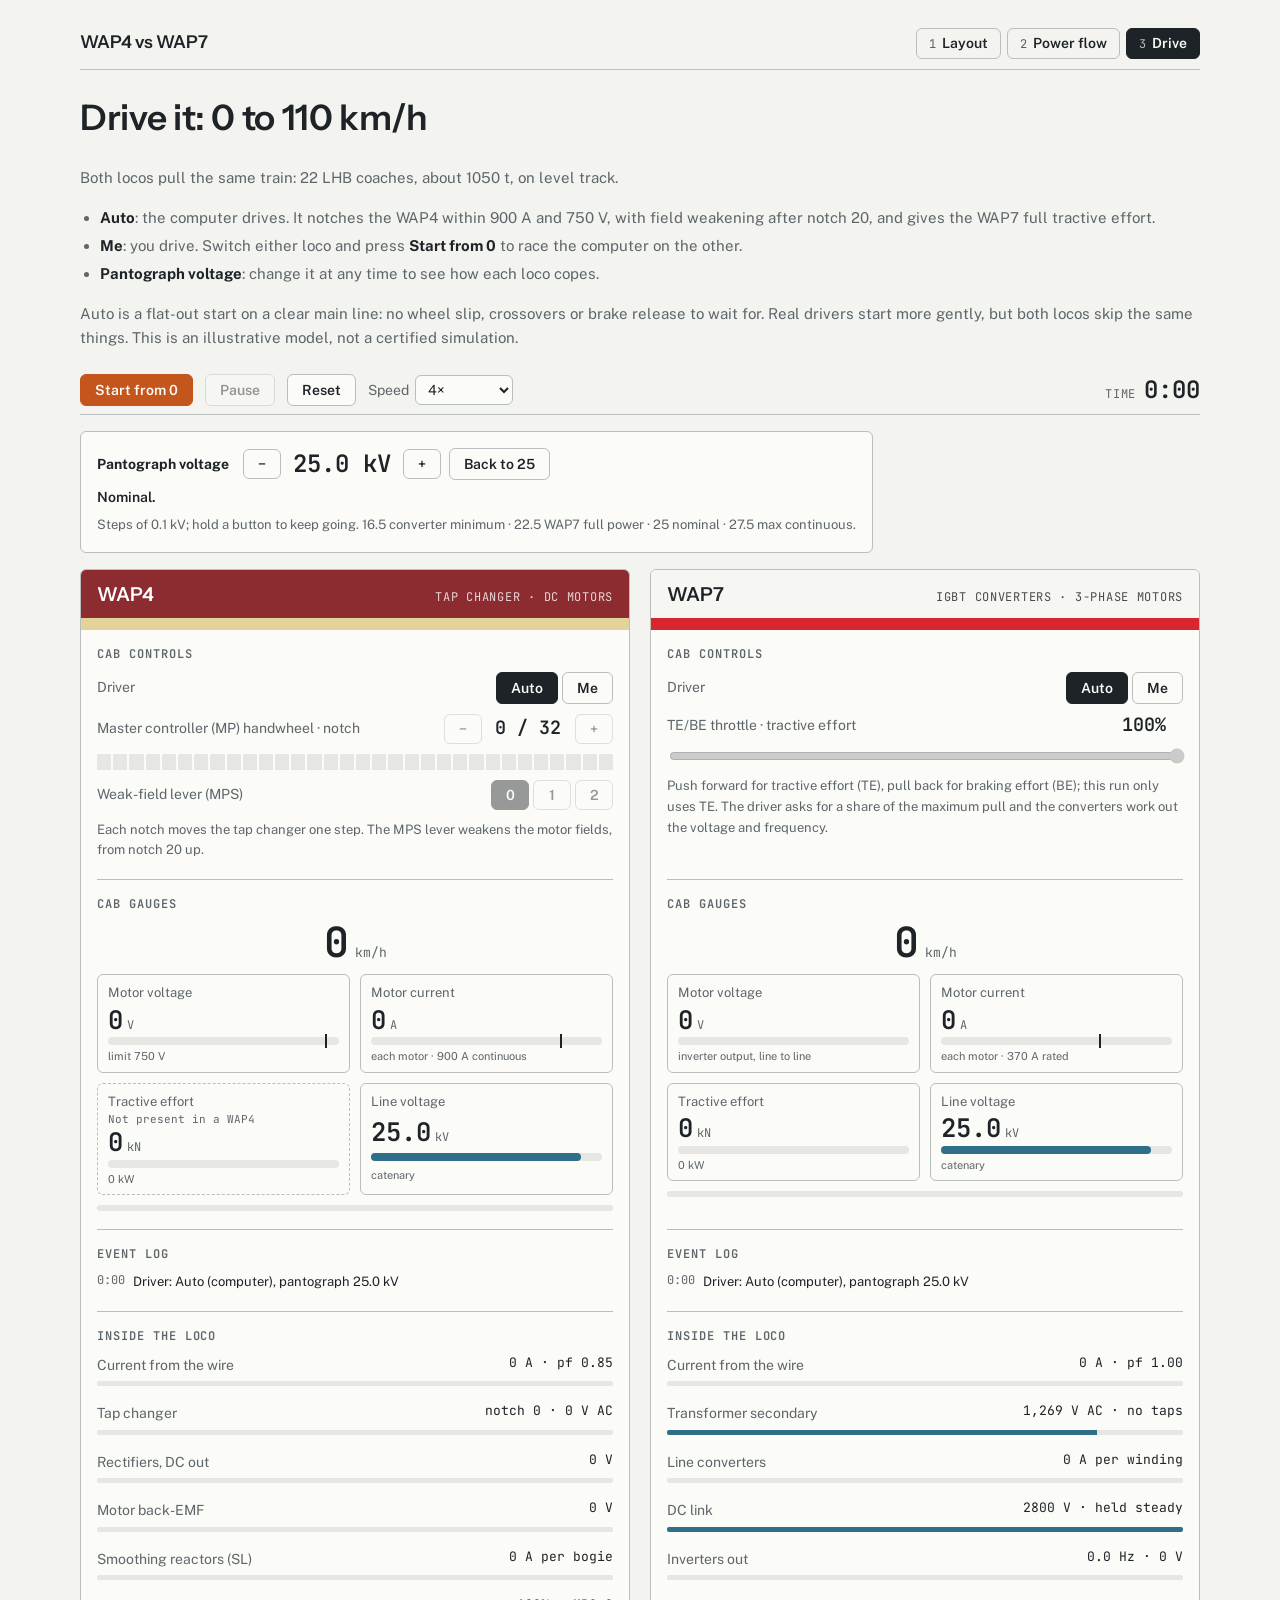
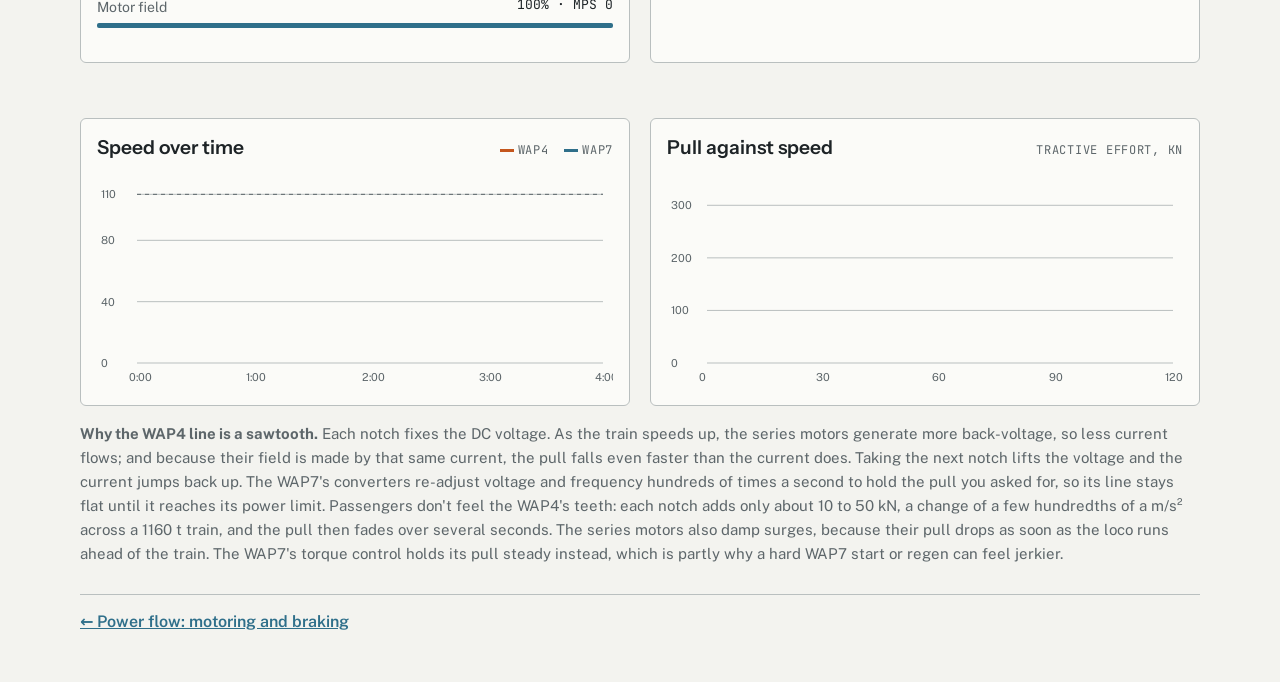
==== commit f8d08b74: "Tidy layout, side views and Drive intro; WAP4 livery colours Co-Authored-By: Claude Opus 5.5 <norepl" ====
--- a/drive.html
+++ b/drive.html
@@ -25,7 +25,13 @@
   </header>
 
   <section class="sim" id="sim">
-    <p class="cap">Each loco pulls the same train: 22 LHB coaches, about 1050 t, on level track. Each loco has its own driver switch. On <b>Auto</b> the computer drives: it notches the WAP4 the way crews are taught, keeping motor current under 900 A and motor voltage under 750 V and using field weakening after notch 20. It asks the WAP7 for full tractive effort. Switch either loco to <b>Me</b> and drive it yourself, for example against the computer on the other loco, then press <b>Start from 0</b>. Raise or lower the pantograph voltage at any time and watch what each loco does with it. This is an illustrative model built from published ratings, not a certified simulation.</p>
+    <p class="cap">Both locos pull the same train: 22 LHB coaches, about 1050 t, on level track.</p>
+    <ul class="howto">
+      <li><b>Auto</b>: the computer drives. It notches the WAP4 within 900 A and 750 V, with field weakening after notch 20, and gives the WAP7 full tractive effort.</li>
+      <li><b>Me</b>: you drive. Switch either loco and press <b>Start from 0</b> to race the computer on the other.</li>
+      <li><b>Pantograph voltage</b>: change it at any time to see how each loco copes.</li>
+    </ul>
+    <p class="cap">Auto is a flat-out start on a clear main line: no wheel slip, crossovers or brake release to wait for. Real drivers start more gently, but both locos skip the same things. This is an illustrative model, not a certified simulation.</p>
 
     <div class="simbar">
       <button type="button" class="btn primary" id="simrun">Start from 0</button>
@@ -115,7 +121,7 @@
       <figure><figcaption><h2>Speed over time</h2><span class="note"><i class="key k4"></i>WAP4 <i class="key k7"></i>WAP7</span></figcaption><canvas id="ch1" height="220" aria-label="Speed against time for both locomotives"></canvas></figure>
       <figure><figcaption><h2>Pull against speed</h2><span class="note">tractive effort, kN</span></figcaption><canvas id="ch2" height="220" aria-label="Tractive effort against speed for both locomotives"></canvas></figure>
     </div>
-    <p class="cap"><b>Why the WAP4 line is a sawtooth.</b> Each notch fixes the DC voltage. As the train speeds up, the series motors generate more back-voltage, so less current flows; and because their field is made by that same current, the pull falls even faster than the current does. Taking the next notch lifts the voltage and the current jumps back up. The WAP7's converters re-adjust voltage and frequency hundreds of times a second to hold the pull you asked for, so its line stays flat until it reaches its power limit.</p>
+    <p class="cap"><b>Why the WAP4 line is a sawtooth.</b> Each notch fixes the DC voltage. As the train speeds up, the series motors generate more back-voltage, so less current flows; and because their field is made by that same current, the pull falls even faster than the current does. Taking the next notch lifts the voltage and the current jumps back up. The WAP7's converters re-adjust voltage and frequency hundreds of times a second to hold the pull you asked for, so its line stays flat until it reaches its power limit. Passengers don't feel the WAP4's teeth: each notch adds only about 10 to 50 kN, a change of a few hundredths of a m/s² across a 1160 t train, and the pull then fades over several seconds. The series motors also damp surges, because their pull drops as soon as the loco runs ahead of the train. The WAP7's torque control holds its pull steady instead, which is partly why a hard WAP7 start or regen can feel jerkier.</p>
   </section>
 
   <nav class="pager" aria-label="Other pages"><a href="power.html">← Power flow: motoring and braking</a><span></span></nav>
--- a/style.css
+++ b/style.css
@@ -11,8 +11,8 @@
   --display:"Instrument Sans",system-ui,sans-serif;
   --body:"Public Sans",system-ui,sans-serif;
   --mono:"JetBrains Mono",ui-monospace,monospace;
-  /* Liveries: WAP4 red with a yellow band, WAP7 white with a red stripe. Same in both themes. */
-  --wap4-body:#9b1c1f; --wap4-band:#f0b92e; --wap4-ink:#fff;
+  /* Liveries: WAP4 maroon with a cream band, WAP7 white with a red stripe. Same in both themes. */
+  --wap4-body:#8c2b30; --wap4-band:#e3d39b; --wap4-ink:#fff;
   --wap7-body:#f6f6f2; --wap7-band:#d7262e; --wap7-ink:#1d2326;
 }
 @media (prefers-color-scheme:dark){:root:not([data-theme="light"]){
@@ -24,7 +24,7 @@
   --power:#ef8a55; --power-bg:#3d2417; --aux:#6fb6d4; --aux-bg:#16313c;
   --ctrl:#a99be6; --ctrl-bg:#2a2545; --air:#8fc174; --air-bg:#1f3218; --cool:#d1bd6d; --cool-bg:#352f16; --hotel:#e08cc4; --hotel-bg:#3a1e31; --grey-bg:#262c2f; color-scheme:dark}
 body{background:var(--bg);color:var(--ink);font:16px/1.6 var(--body);padding-inline:16px;padding-block:28px 48px}
-.wrap{max-width:1280px;margin:0 auto;display:grid;gap:28px}
+.wrap{max-width:1120px;margin:0 auto;display:grid;gap:28px}
 .site{display:flex;flex-wrap:wrap;align-items:baseline;justify-content:space-between;gap:8px 20px;padding-bottom:10px;border-bottom:1px solid var(--line)}
 .site .brand{font:600 1.1rem/1 var(--display);color:var(--ink);text-decoration:none}
 .tabs{display:flex;flex-wrap:wrap;gap:6px}
@@ -37,7 +37,7 @@
 @media (min-width:680px){.layoutgrid{grid-template-columns:repeat(2,minmax(0,1fr))}}
 h1{font:600 clamp(1.6rem,4vw,2.2rem)/1.15 var(--display);letter-spacing:-.01em;margin:0;text-wrap:balance}
 h2{font:600 1.2rem/1.25 var(--display);margin:0;text-wrap:balance}
-.lede{max-width:65ch;color:var(--muted);margin:10px 0 0}
+.lede{color:var(--muted);margin:10px 0 0}
 .note{font:12px/1.5 var(--mono);color:var(--muted);text-transform:uppercase;letter-spacing:.06em}
 .legend{display:flex;flex-wrap:wrap;gap:8px 16px;font-size:14px}
 .legend span{display:inline-flex;align-items:center;gap:6px}
@@ -61,7 +61,7 @@
 .panel{background:var(--paper);border:1px solid var(--line);border-radius:6px;padding:18px 20px;display:grid;gap:8px;container-type:inline-size;min-width:0}
 .panel .tag{font:12px var(--mono);text-transform:uppercase;letter-spacing:.06em}
 .panel h3{font:600 1.3rem/1.2 var(--display);margin:0}
-.panel p{margin:0;max-width:65ch}
+.panel p{margin:0}
 .panel .vs{color:var(--muted);font-size:15px}
 .cab{display:grid;grid-template-columns:minmax(0,380px) minmax(0,1fr);gap:20px;align-items:start;margin-top:10px;padding-top:14px;border-top:1px solid var(--line)}
 @container (max-width:640px){.cab{grid-template-columns:minmax(0,1fr)}}
@@ -77,14 +77,13 @@
 @media (prefers-reduced-motion:no-preference){.flow{animation:run 1.1s linear infinite}}
 @keyframes run{to{stroke-dashoffset:-32}}
 .chain{list-style:none;margin:0;padding:0;display:grid;gap:0}
-.chain li{display:grid;gap:2px;padding:10px 12px;border:1.5px solid var(--power);background:var(--power-bg);border-radius:5px}
-.chain li.off{border-color:var(--line);background:transparent;color:var(--muted)}
+.chain li{display:grid;gap:2px;padding:8px 12px;border:1px solid var(--line);border-left:3px solid var(--power);background:var(--paper);border-radius:4px}
 .chain li b{font-weight:600}
 .chain li span{font-size:14px;color:var(--muted)}
-.chain .arw{border:0;background:none;padding:2px 0;text-align:center;color:var(--power);font:700 18px/1 var(--mono)}
-.cap{font-size:15px;color:var(--muted);max-width:65ch;margin:0}
+.chain .arw{border:0;background:none;padding:3px 0;text-align:center;color:var(--muted);font:400 15px/1 var(--mono)}
+.cap{font-size:15px;color:var(--muted);margin:0}
 .sources{display:grid;gap:12px}
-.sources ul{margin:0;padding-left:20px;display:grid;gap:8px;max-width:75ch}
+.sources ul{margin:0;padding-left:20px;display:grid;gap:8px}
 a{color:var(--aux)}
 a:focus-visible{outline:2px solid var(--aux);outline-offset:2px}
 code{font:14px var(--mono)}
@@ -179,3 +178,5 @@
 .ctlrow .lbl{flex:1 1 12em}
 .warn:empty{display:none}
 .flow.hot{stroke:var(--hotel);stroke-width:2.5}
+.howto{margin:0;padding-left:20px;display:grid;gap:4px;font-size:15px;color:var(--muted)}
+.howto b{color:var(--ink)}
